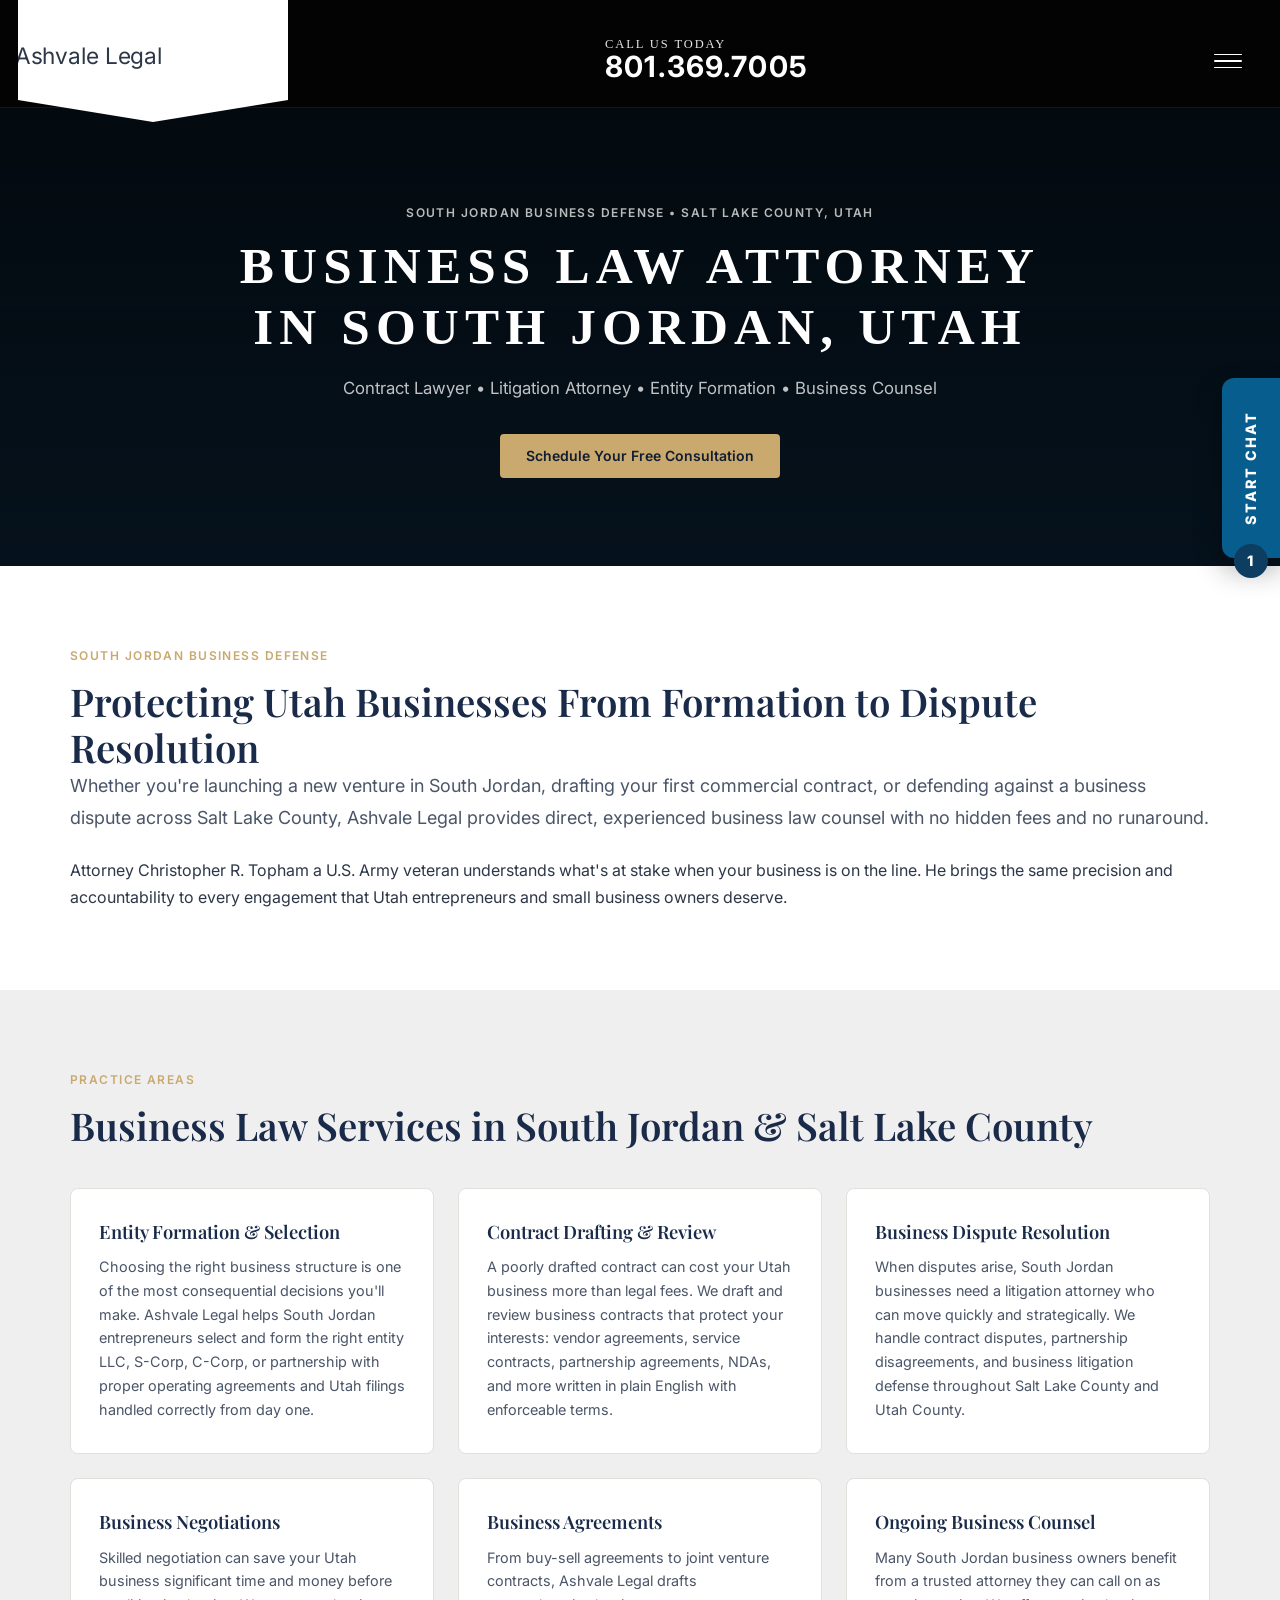
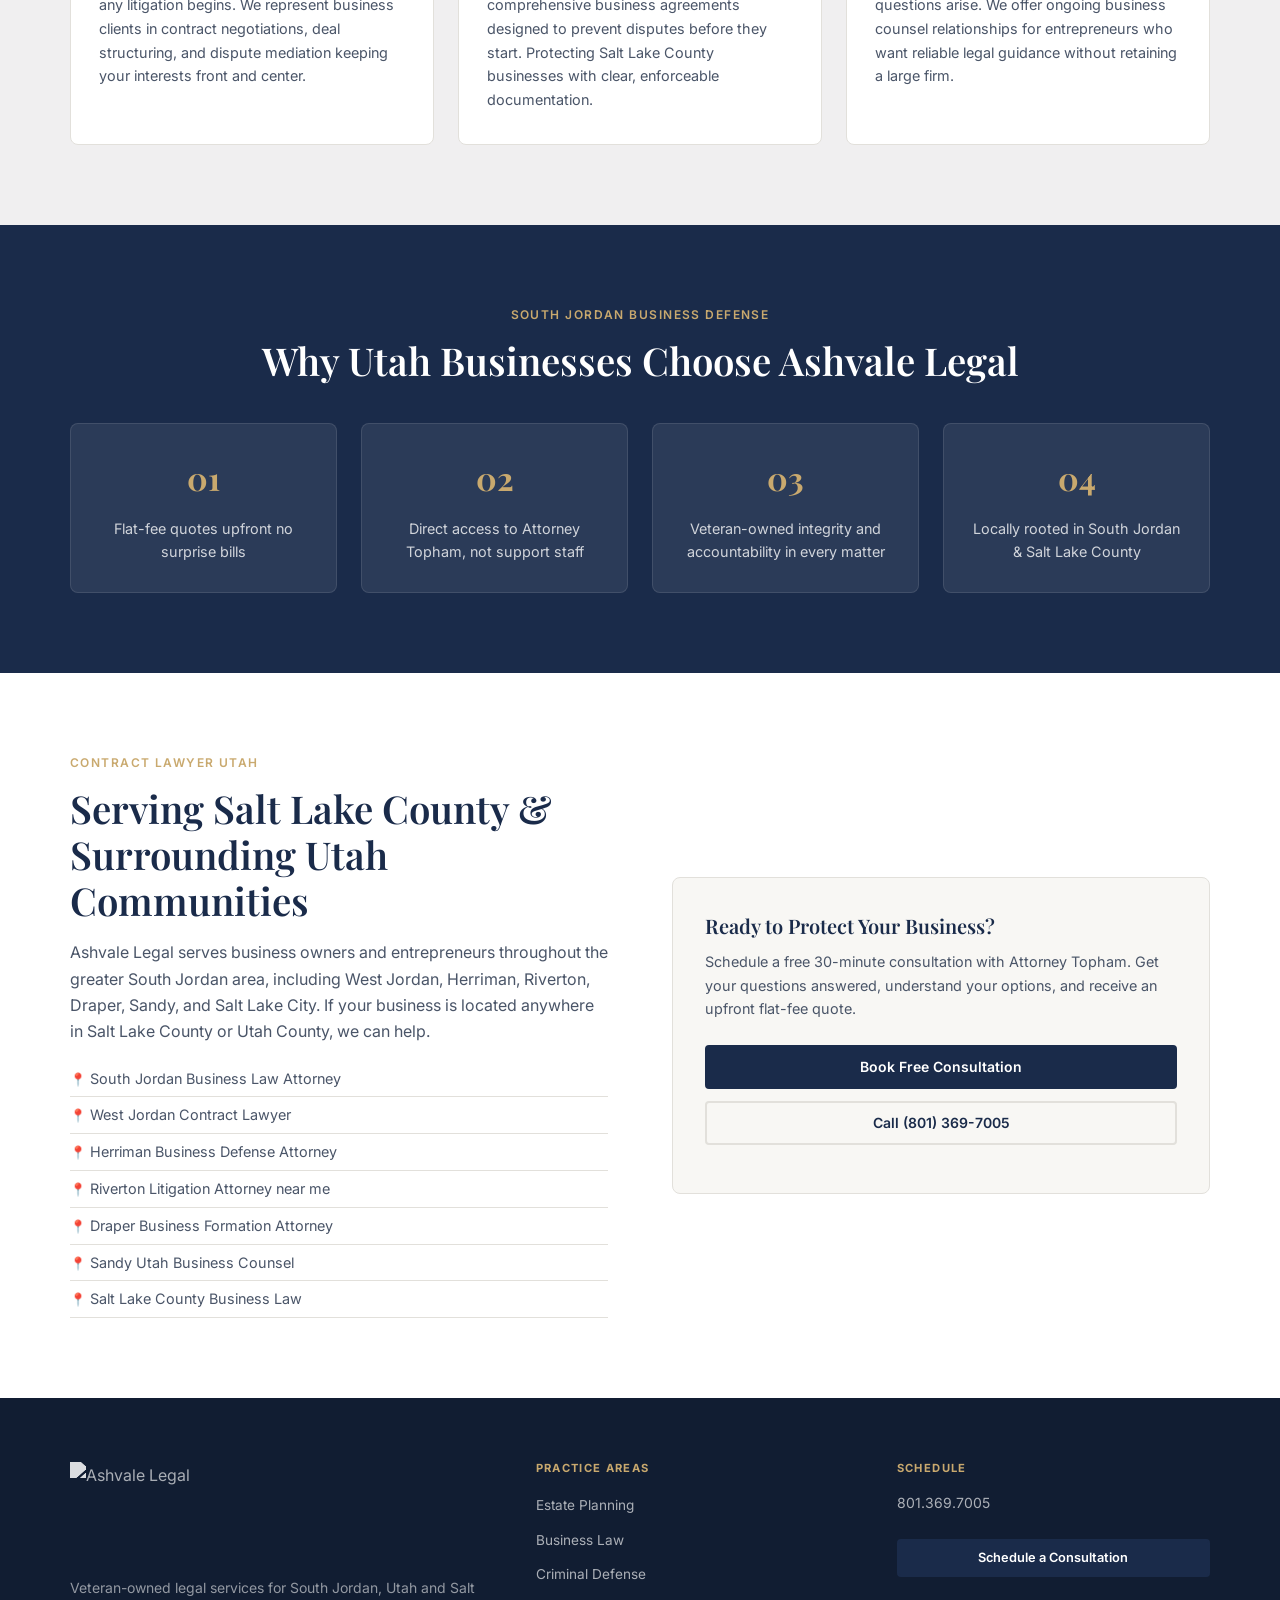
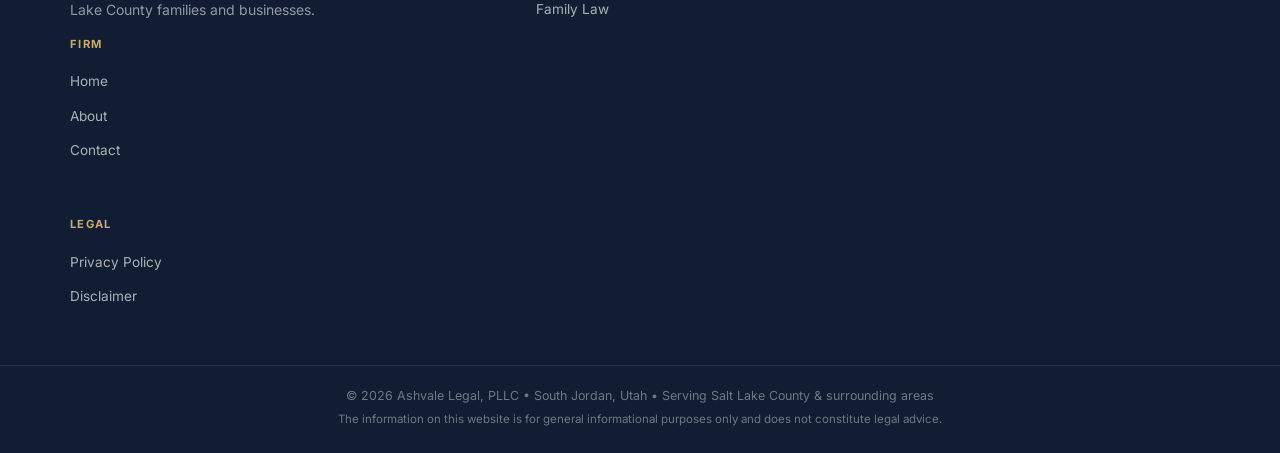
==== business-law.html @ e85940cd "Add files via upload" ====
<!DOCTYPE html>
<html lang="en-US">
<head>
<meta charset="UTF-8">
<meta http-equiv="X-UA-Compatible" content="IE=edge">
<meta name="viewport" content="width=device-width, initial-scale=1.0">
<title>Business Law Attorney South Jordan UT | Contract Lawyer Utah | Ashvale Legal</title>
<meta name="description" content="Ashvale Legal Business Law Attorney in South Jordan, Utah. Entity formation, contract drafting, business dispute resolution, and litigation defense for Salt Lake County businesses. Veteran-owned. Free consultation.">
<link rel="canonical" href="https://ashvalelaw.com/business-law">
<meta property="og:type" content="website">
<meta property="og:site_name" content="Ashvale Legal">
<meta property="og:title" content="Business Law Attorney South Jordan UT | Contract Lawyer Utah | Ashvale Legal">
<meta property="og:description" content="Entity formation, contracts, dispute resolution for South Jordan businesses. Veteran-owned. Free consultation. Serving Salt Lake County, Utah County.">
<meta property="og:url" content="https://ashvalelaw.com/business-law">
<meta name="twitter:card" content="summary_large_image">
<link rel="preconnect" href="https://fonts.googleapis.com">
<link rel="preconnect" href="https://fonts.gstatic.com" crossorigin>
<link href="https://fonts.googleapis.com/css2?family=Playfair+Display:wght@400;600;700&family=Inter:wght@300;400;500;600&display=swap" rel="stylesheet">
<script type="application/ld+json">
{
  "@context": "https://schema.org",
  "@type": ["LegalService", "LocalBusiness"],
  "name": "Ashvale Legal, PLLC",
  "description": "Business Law Attorney in South Jordan, Utah entity formation, contracts, dispute resolution, and business counsel for Salt Lake County entrepreneurs.",
  "url": "https://ashvalelaw.com/business-law",
  "telephone": "+18013697005",
  "email": "chris@ashvalelaw.com",
  "address": {
    "@type": "PostalAddress",
    "addressLocality": "South Jordan",
    "addressRegion": "UT",
    "postalCode": "84009",
    "addressCountry": "US"
  },
  "areaServed": [
    {"@type": "AdministrativeArea", "name": "Salt Lake County, Utah"},
    {"@type": "City", "name": "South Jordan, Utah"},
    {"@type": "City", "name": "West Jordan, Utah"},
    {"@type": "City", "name": "Sandy, Utah"},
    {"@type": "City", "name": "Draper, Utah"}
  ],
  "hasOfferCatalog": {
    "@type": "OfferCatalog",
    "name": "Business Law Services",
    "itemListElement": [
      {"@type": "Offer", "itemOffered": {"@type": "Service", "name": "Business Entity Formation", "description": "LLC, corporation, and partnership formation for Utah businesses."}},
      {"@type": "Offer", "itemOffered": {"@type": "Service", "name": "Contract Drafting and Review", "description": "Business contracts, agreements, and negotiations for South Jordan entrepreneurs."}},
      {"@type": "Offer", "itemOffered": {"@type": "Service", "name": "Business Dispute Resolution", "description": "Litigation defense and dispute resolution for Salt Lake County businesses."}}
    ]
  }
}
</script>
<link rel="stylesheet" href="shared.css">
</head>
<body>

<header class="site-header leader-header" id="site-header">
  <div class="header-inner leader-header-inner">
    <nav class="main-nav nav-left" aria-label="Primary navigation left">
      <ul>
        <li><a href="index.html#about">About</a></li>
        <li class="has-dropdown">
          <button class="dropdown-toggle" aria-expanded="false" aria-controls="services-menu">Practice<br>Areas <span class="arrow">&#9660;</span></button>
          <ul class="dropdown-menu" id="services-menu">
            <li><a href="estate-planning.html">Estate Planning</a></li>
            <li><a href="business-law.html" class="active">Business Law</a></li>
            <li><a href="criminal-defense.html">Criminal Defense</a></li>
            <li><a href="family-law.html">Family Law</a></li>
          </ul>
        </li>
        <li><a href="business-law.html" class="active">Business Law</a></li>
      </ul>
    </nav>

    <a href="index.html" class="logo-link leader-logo" aria-label="Ashvale Legal Home">
      <img src="https://images.squarespace-cdn.com/content/v1/682dfb86cdcfc8310bf9b8bf/18332b21-a7b1-409e-9f54-bfc1814788dd/Transparent+Logo.png?format=1000w" alt="Ashvale Legal" class="logo-img" loading="eager">
    </a>

    <nav class="main-nav nav-right" aria-label="Primary navigation right">
      <ul>
        <li><a href="estate-planning.html">Estate Planning</a></li>
        <li><a href="index.html">Home</a></li>
        <li><a href="mailto:chris@ashvalelaw.com">Contact</a></li>
      </ul>
    </nav>

    <a href="tel:+18013697005" class="header-phone" aria-label="Call Ashvale Legal">
      <span>Call Us Today</span>
      <strong>801.369.7005</strong>
    </a>

    <button class="burger" aria-label="Open menu" aria-expanded="false" id="burger-btn">
      <span></span><span></span><span></span>
    </button>
  </div>
</header>

<main>
  <section class="page-hero bg-navy">
    <div class="container">
      <p class="hero-eyebrow light">South Jordan Business Defense &bull; Salt Lake County, Utah</p>
      <h1 class="text-white">Business Law Attorney<br>in South Jordan, Utah</h1>
      <p class="hero-sub light">Contract Lawyer &bull; Litigation Attorney &bull; Entity Formation &bull; Business Counsel</p>
      <a href="https://ashvalelaw.cliogrow.com/book/3494140267d6b8330a02c39e8ebb3258" target="_blank" rel="noopener" class="btn btn-gold">Schedule Your Free Consultation</a>
    </div>
  </section>

  <section class="section bg-white">
    <div class="container">
      <div class="section-label">South Jordan Business Defense</div>
      <h2>Protecting Utah Businesses From Formation to Dispute Resolution</h2>
      <p class="lead">Whether you're launching a new venture in South Jordan, drafting your first commercial contract, or defending against a business dispute across Salt Lake County, Ashvale Legal provides direct, experienced business law counsel with no hidden fees and no runaround.</p>
      <p>Attorney Christopher R. Topham a U.S. Army veteran understands what's at stake when your business is on the line. He brings the same precision and accountability to every engagement that Utah entrepreneurs and small business owners deserve.</p>
    </div>
  </section>

  <section class="section bg-light">
    <div class="container">
      <div class="section-label">Practice Areas</div>
      <h2>Business Law Services in South Jordan &amp; Salt Lake County</h2>
      <div class="services-detail-grid">
        <div class="service-detail-card">
          <h3>Entity Formation &amp; Selection</h3>
          <p>Choosing the right business structure is one of the most consequential decisions you'll make. Ashvale Legal helps South Jordan entrepreneurs select and form the right entity LLC, S-Corp, C-Corp, or partnership with proper operating agreements and Utah filings handled correctly from day one.</p>
        </div>
        <div class="service-detail-card">
          <h3>Contract Drafting &amp; Review</h3>
          <p>A poorly drafted contract can cost your Utah business more than legal fees. We draft and review business contracts that protect your interests: vendor agreements, service contracts, partnership agreements, NDAs, and more written in plain English with enforceable terms.</p>
        </div>
        <div class="service-detail-card">
          <h3>Business Dispute Resolution</h3>
          <p>When disputes arise, South Jordan businesses need a litigation attorney who can move quickly and strategically. We handle contract disputes, partnership disagreements, and business litigation defense throughout Salt Lake County and Utah County.</p>
        </div>
        <div class="service-detail-card">
          <h3>Business Negotiations</h3>
          <p>Skilled negotiation can save your Utah business significant time and money before any litigation begins. We represent business clients in contract negotiations, deal structuring, and dispute mediation keeping your interests front and center.</p>
        </div>
        <div class="service-detail-card">
          <h3>Business Agreements</h3>
          <p>From buy-sell agreements to joint venture contracts, Ashvale Legal drafts comprehensive business agreements designed to prevent disputes before they start. Protecting Salt Lake County businesses with clear, enforceable documentation.</p>
        </div>
        <div class="service-detail-card">
          <h3>Ongoing Business Counsel</h3>
          <p>Many South Jordan business owners benefit from a trusted attorney they can call on as questions arise. We offer ongoing business counsel relationships for entrepreneurs who want reliable legal guidance without retaining a large firm.</p>
        </div>
      </div>
    </div>
  </section>

  <section class="section bg-navy">
    <div class="container text-center">
      <div class="section-label light">South Jordan Business Defense</div>
      <h2 class="text-white">Why Utah Businesses Choose Ashvale Legal</h2>
      <div class="trust-grid">
        <div class="trust-item">
          <div class="trust-num">01</div>
          <p>Flat-fee quotes upfront no surprise bills</p>
        </div>
        <div class="trust-item">
          <div class="trust-num">02</div>
          <p>Direct access to Attorney Topham, not support staff</p>
        </div>
        <div class="trust-item">
          <div class="trust-num">03</div>
          <p>Veteran-owned integrity and accountability in every matter</p>
        </div>
        <div class="trust-item">
          <div class="trust-num">04</div>
          <p>Locally rooted in South Jordan &amp; Salt Lake County</p>
        </div>
      </div>
    </div>
  </section>

  <section class="section bg-white">
    <div class="container two-col">
      <div class="col-text">
        <div class="section-label">Contract Lawyer Utah</div>
        <h2>Serving Salt Lake County &amp; Surrounding Utah Communities</h2>
        <p>Ashvale Legal serves business owners and entrepreneurs throughout the greater South Jordan area, including West Jordan, Herriman, Riverton, Draper, Sandy, and Salt Lake City. If your business is located anywhere in Salt Lake County or Utah County, we can help.</p>
        <ul class="location-list">
          <li>South Jordan Business Law Attorney</li>
          <li>West Jordan Contract Lawyer</li>
          <li>Herriman Business Defense Attorney</li>
          <li>Riverton Litigation Attorney near me</li>
          <li>Draper Business Formation Attorney</li>
          <li>Sandy Utah Business Counsel</li>
          <li>Salt Lake County Business Law</li>
        </ul>
      </div>
      <div class="col-cta-box">
        <div class="cta-box">
          <h3>Ready to Protect Your Business?</h3>
          <p>Schedule a free 30-minute consultation with Attorney Topham. Get your questions answered, understand your options, and receive an upfront flat-fee quote.</p>
          <a href="https://ashvalelaw.cliogrow.com/book/3494140267d6b8330a02c39e8ebb3258" target="_blank" rel="noopener" class="btn btn-primary">Book Free Consultation</a>
          <a href="tel:+18013697005" class="btn btn-outline">Call (801) 369-7005</a>
        </div>
      </div>
    </div>
  </section>
</main>

<footer class="site-footer">
  <div class="container footer-inner">
    <div class="footer-col">
      <img src="https://images.squarespace-cdn.com/content/v1/682dfb86cdcfc8310bf9b8bf/18332b21-a7b1-409e-9f54-bfc1814788dd/Transparent+Logo.png?format=300w" alt="Ashvale Legal" class="footer-logo" loading="lazy" style="height: 100px; width: auto; margin-bottom: 15px;">
      <p class="footer-tagline">Veteran-owned legal services for South Jordan, Utah and Salt Lake County families and businesses.</p>
      <h4>Firm</h4>
      <ul>
        <li><a href="index.html">Home</a></li>
        <li><a href="index.html#about">About</a></li>
        <li><a href="contact.html">Contact</a></li>
      </ul>
    </div>
    <div class="footer-col">
      <h4>Practice Areas</h4>
      <ul>
        <li><a href="estate-planning.html">Estate Planning</a></li>
        <li><a href="business-law.html">Business Law</a></li>
        <li><a href="criminal-defense.html">Criminal Defense</a></li>
        <li><a href="family-law.html">Family Law</a></li>
      </ul>
    </div>
    <div class="footer-col">
      <h4>Schedule</h4>
      <address>
        <p><a href="tel:+18013697005">801.369.7005</a></p>
      </address>
      <a href="https://ashvalelaw.cliogrow.com/book/3494140267d6b8330a02c39e8ebb3258" target="_blank" rel="noopener" class="btn btn-primary">Schedule a Consultation</a>
    </div>
    <div class="footer-col">
      <h4>Legal</h4>
      <ul>
        <li><a href="privacy.html">Privacy Policy</a></li>
        <li><a href="disclaimer.html">Disclaimer</a></li>
      </ul>
    </div>
  </div>
  <div class="footer-bottom">
    <div class="container">
      <p>&copy; 2026 Ashvale Legal, PLLC &bull; South Jordan, Utah &bull; Serving Salt Lake County &amp; surrounding areas</p>
      <p class="disclaimer">The information on this website is for general informational purposes only and does not constitute legal advice.</p>
    </div>
  </div>
</footer>

<a href="https://ashvalelaw.cliogrow.com/book/3494140267d6b8330a02c39e8ebb3258" target="_blank" rel="noopener" class="floating-chat" aria-label="Start consultation chat"><span class="chat-vertical">Start Chat</span><span class="chat-bubble">1</span></a>

<script src="shared.js"></script>
</body>
</html>
---- shared.css ----
/* Ashvale Legal — Professional Corporate Design System */
/* Palette: Deep Navy #1a2b4a | Slate Gray #4a5568 | White #fff | Gold #c9a96e */

*,*::before,*::after{box-sizing:border-box;margin:0;padding:0}

:root{
  --navy:#1a2b4a;
  --navy-dark:#111d32;
  --slate:#4a5568;
  --slate-light:#718096;
  --gold:#c9a96e;
  --gold-dark:#b08040;
  --white:#ffffff;
  --off-white:#f8f7f4;
  --light-gray:#f0eff0;
  --border:#e2e0db;
  --text:#2d3748;
  --font-serif:'Playfair Display',Georgia,serif;
  --font-sans:'Inter',system-ui,-apple-system,sans-serif;
  --radius:4px;
  --shadow:0 2px 16px rgba(26,43,74,.10);
  --shadow-lg:0 8px 40px rgba(26,43,74,.16);
  --header-h:76px;
  --transition:all .22s ease;
}

html{scroll-behavior:smooth;scroll-padding-top:calc(var(--header-h) + 16px)}
body{font-family:var(--font-sans);color:var(--text);background:var(--white);line-height:1.65;-webkit-font-smoothing:antialiased}
img{max-width:100%;height:auto;display:block}
a{color:inherit;text-decoration:none}
ul{list-style:none}
address{font-style:normal}

/* Typography */
h1,h2,h3,h4{font-family:var(--font-serif);line-height:1.2;color:var(--navy)}
h1{font-size:clamp(2rem,4.5vw,3.2rem);font-weight:700}
h2{font-size:clamp(1.6rem,3vw,2.4rem);font-weight:600}
h3{font-size:clamp(1.1rem,2vw,1.4rem);font-weight:600}
h4{font-size:1rem;font-weight:600;text-transform:uppercase;letter-spacing:.06em}
p{margin-bottom:1rem}
p:last-child{margin-bottom:0}
.lead{font-size:1.125rem;color:var(--slate);line-height:1.75;margin-bottom:1.5rem}
.text-white{color:var(--white)!important}
.text-white h1,.text-white h2,.text-white h3{color:var(--white)}
.text-center{text-align:center}

/* Container */
.container{width:min(1140px,94%);margin:0 auto}

/* Sections */
.section{padding:80px 0}
.bg-white{background:var(--white)}
.bg-light{background:var(--light-gray)}
.bg-navy{background:var(--navy)}
.bg-navy h2,.bg-navy h3,.bg-navy .section-label{color:var(--white)}
.bg-navy p{color:rgba(255,255,255,.82)}

.section-label{font-family:var(--font-sans);font-size:.75rem;font-weight:600;letter-spacing:.12em;text-transform:uppercase;color:var(--gold);margin-bottom:.75rem}
.section-label.light{color:var(--gold)}

/* ─── HEADER / STICKY NAV ─── */
.site-header{position:fixed;top:0;left:0;right:0;height:var(--header-h);background:var(--white);border-bottom:1px solid var(--border);box-shadow:0 2px 12px rgba(26,43,74,.08);z-index:1000;transition:var(--transition)}
.site-header.scrolled{box-shadow:0 4px 20px rgba(26,43,74,.14)}

.header-inner{display:flex;align-items:center;gap:24px;width:min(1200px,96%);margin:0 auto;height:100%;padding:0 8px}

.logo-link{flex-shrink:0}
.logo-img{height:44px;width:auto;object-fit:contain}

.main-nav{flex:1}
.main-nav>ul{display:flex;align-items:center;gap:4px}
.main-nav a,.main-nav button{font-size:.875rem;font-weight:500;color:var(--slate);padding:8px 14px;border-radius:var(--radius);border:none;background:none;cursor:pointer;transition:var(--transition);font-family:var(--font-sans);display:flex;align-items:center;gap:4px;white-space:nowrap}
.main-nav a:hover,.main-nav a.active,.main-nav button:hover{color:var(--navy);background:rgba(26,43,74,.06)}
.main-nav a.active{color:var(--navy);font-weight:600}
.arrow{font-size:.6rem;transition:transform .2s}

/* Dropdown */
.has-dropdown{position:relative}
.dropdown-menu{position:absolute;top:calc(100% + 4px);left:0;background:var(--white);border:1px solid var(--border);border-radius:6px;box-shadow:var(--shadow-lg);min-width:200px;padding:6px 0;opacity:0;visibility:hidden;transform:translateY(-6px);transition:var(--transition);z-index:200}
.has-dropdown:hover .dropdown-menu,
.has-dropdown:focus-within .dropdown-menu{opacity:1;visibility:visible;transform:translateY(0)}
.has-dropdown:hover .arrow{transform:rotate(180deg)}
.dropdown-menu a{display:block;padding:10px 18px;font-size:.875rem;color:var(--slate);border-radius:0;transition:var(--transition)}
.dropdown-menu a:hover,.dropdown-menu a.active{color:var(--navy);background:rgba(26,43,74,.06)}

/* Buttons */
.btn{display:inline-flex;align-items:center;justify-content:center;padding:11px 24px;border-radius:var(--radius);font-family:var(--font-sans);font-size:.875rem;font-weight:600;cursor:pointer;transition:var(--transition);border:2px solid transparent;white-space:nowrap;text-decoration:none;line-height:1.3}
.btn-cta{background:var(--navy);color:var(--white);border-color:var(--navy);margin-left:auto;font-size:.8rem;padding:9px 18px}
.btn-cta:hover{background:var(--navy-dark);border-color:var(--navy-dark);transform:translateY(-1px)}
.btn-primary{background:var(--navy);color:var(--white);border-color:var(--navy)}
.btn-primary:hover{background:var(--navy-dark);border-color:var(--navy-dark);transform:translateY(-1px);box-shadow:0 4px 16px rgba(26,43,74,.3)}
.btn-secondary{background:transparent;color:var(--navy);border-color:var(--navy)}
.btn-secondary:hover{background:var(--navy);color:var(--white)}
.btn-gold{background:var(--gold);color:var(--navy-dark);border-color:var(--gold)}
.btn-gold:hover{background:var(--gold-dark);border-color:var(--gold-dark);transform:translateY(-1px);box-shadow:0 4px 16px rgba(201,169,110,.4)}
.btn-outline{background:transparent;color:var(--navy);border-color:var(--border)}
.btn-outline:hover{border-color:var(--navy);background:rgba(26,43,74,.05)}
.btn-large{padding:15px 36px;font-size:1rem}

/* Burger (mobile) */
.burger{display:none;flex-direction:column;justify-content:center;gap:5px;width:40px;height:40px;background:none;border:none;cursor:pointer;padding:6px;border-radius:var(--radius)}
.burger span{display:block;height:1.5px;background:var(--navy);border-radius:2px;transition:var(--transition);width:100%}
.burger.open span:nth-child(1){transform:translateY(6.5px) rotate(45deg)}
.burger.open span:nth-child(2){opacity:0}
.burger.open span:nth-child(3){transform:translateY(-6.5px) rotate(-45deg)}

/* Mobile nav overlay */
.mobile-nav-overlay{display:none;position:fixed;inset:0;background:var(--white);z-index:999;flex-direction:column;padding:calc(var(--header-h) + 24px) 24px 40px;gap:0;overflow-y:auto}
.mobile-nav-overlay.open{display:flex}
.mobile-nav-overlay a,.mobile-nav-overlay button{display:block;width:100%;padding:16px 0;font-size:1.05rem;font-weight:500;color:var(--navy);border-bottom:1px solid var(--border);background:none;border-top:none;border-left:none;border-right:none;text-align:left;cursor:pointer;font-family:var(--font-sans)}
.mobile-nav-overlay .mobile-sub{padding-left:16px;color:var(--slate);font-size:.95rem}
.mobile-nav-overlay .mobile-cta{margin-top:24px;background:var(--navy);color:var(--white)!important;border:none;border-radius:var(--radius);padding:14px 24px;text-align:center;font-weight:600}

/* ─── HERO ─── */
.hero{position:relative;min-height:min(600px,90vh);display:flex;align-items:center;overflow:hidden;padding-top:var(--header-h)}
.hero-bg{position:absolute;inset:0;width:100%;height:100%;object-fit:cover;object-position:center}
.hero-overlay{position:absolute;inset:0;background:linear-gradient(105deg,rgba(26,43,74,.88) 0%,rgba(26,43,74,.6) 60%,rgba(26,43,74,.3) 100%)}
.hero-content{position:relative;z-index:1;color:var(--white);max-width:680px;padding:60px 0}
.hero-content h1{color:var(--white);margin-bottom:1.25rem}
.hero-eyebrow{font-size:.75rem;font-weight:600;letter-spacing:.12em;text-transform:uppercase;color:var(--gold);margin-bottom:.75rem}
.hero-eyebrow.light,.hero-sub.light,.hero-eyebrow.light+*{color:rgba(255,255,255,.72)}
.hero-sub{font-size:1.05rem;color:rgba(255,255,255,.82);margin-bottom:2rem;line-height:1.7}
.hero-sub.light{color:rgba(255,255,255,.75)}
.hero-actions{display:flex;flex-wrap:wrap;gap:12px}

/* Page hero (interior pages) */
.page-hero{padding:calc(var(--header-h) + 64px) 0 64px;text-align:center}
.page-hero h1{margin-bottom:1rem}
.page-hero .hero-sub{max-width:600px;margin:0 auto 2rem}
.campaign-hero{padding:calc(var(--header-h) + 80px) 0 80px}
.campaign-hero .container{max-width:800px;text-align:center}
.campaign-h1{font-size:clamp(2rem,4vw,3rem);margin-bottom:1.25rem}
.cta-sub{font-size:.9rem;color:var(--slate-light);margin-top:1rem}
.cta-sub.light{color:rgba(255,255,255,.6)}

/* ─── CARDS ─── */
.cards-grid{display:grid;grid-template-columns:repeat(auto-fit,minmax(230px,1fr));gap:24px;margin-top:48px}
.card{background:var(--off-white);border:1px solid var(--border);border-radius:8px;padding:32px 24px;transition:var(--transition)}
.card:hover{box-shadow:var(--shadow);transform:translateY(-3px);border-color:#d0cec9}
.card-icon{font-size:2rem;margin-bottom:16px}
.card h3{margin-bottom:.5rem;font-size:1.1rem}
.card p{font-size:.9rem;color:var(--slate);margin:0}

/* Services grid (homepage) */
.services-grid{display:grid;grid-template-columns:repeat(auto-fit,minmax(280px,1fr));gap:24px;margin-top:40px}
.service-block{display:block;background:rgba(255,255,255,.08);border:1px solid rgba(255,255,255,.15);border-radius:8px;padding:36px 32px;color:var(--white);transition:var(--transition)}
.service-block:hover{background:rgba(255,255,255,.14);transform:translateY(-3px);border-color:var(--gold)}
.service-block h3{color:var(--white);margin-bottom:.75rem}
.service-block p{color:rgba(255,255,255,.78);font-size:.9rem;margin-bottom:1.25rem}
.link-arrow{font-size:.875rem;color:var(--gold);font-weight:600}

/* Two column layout */
.two-col{display:grid;grid-template-columns:1fr 1fr;gap:64px;align-items:center}
.col-text h2{margin-bottom:1rem}
.col-text p{color:var(--slate);margin-bottom:1rem}
.col-text .btn{margin-top:1rem}
.col-image img.attorney-photo{width:100%;border-radius:8px;box-shadow:var(--shadow-lg)}

/* Standards grid */
.standards-grid{display:grid;grid-template-columns:repeat(auto-fit,minmax(300px,1fr));gap:20px;margin-top:40px}
.standard-item{display:flex;gap:16px;align-items:flex-start;padding:20px 24px;background:var(--off-white);border-radius:6px;border:1px solid var(--border)}
.check{color:var(--gold);font-size:1.2rem;flex-shrink:0;margin-top:1px}
.standard-item strong{color:var(--navy)}

/* CTA Section */
.cta-section{background:linear-gradient(135deg,var(--navy) 0%,var(--navy-dark) 100%);color:var(--white)}
.cta-section h2{color:var(--white);margin-bottom:1rem}
.cta-section p{color:rgba(255,255,255,.8);margin-bottom:2rem;max-width:600px;margin-left:auto;margin-right:auto}
.phone-link{color:var(--gold);font-weight:600}
.phone-link:hover{text-decoration:underline}

/* ─── INTERIOR PAGE STYLES ─── */
/* Detail service cards */
.services-detail-grid{display:grid;grid-template-columns:repeat(auto-fit,minmax(300px,1fr));gap:24px;margin-top:40px}
.service-detail-card{background:var(--white);border:1px solid var(--border);border-radius:8px;padding:32px 28px;transition:var(--transition)}
.service-detail-card:hover{box-shadow:var(--shadow);transform:translateY(-2px)}
.service-detail-card.featured{border-color:var(--gold);border-width:2px}
.service-detail-card h3{color:var(--navy);margin-bottom:.75rem;font-size:1.15rem}
.service-detail-card p{color:var(--slate);font-size:.9rem;margin:0}

/* Pull quote */
.pull-quote{border-left:4px solid var(--gold);padding:20px 28px;margin-bottom:40px;background:var(--off-white);border-radius:0 6px 6px 0}
.pull-quote p{font-family:var(--font-serif);font-size:1.25rem;font-style:italic;color:var(--navy);margin-bottom:.5rem}
.pull-quote cite{font-size:.8rem;color:var(--slate-light);letter-spacing:.08em;text-transform:uppercase}

/* Trust grid */
.trust-grid{display:grid;grid-template-columns:repeat(auto-fit,minmax(200px,1fr));gap:24px;margin-top:40px}
.trust-item{background:rgba(255,255,255,.08);border:1px solid rgba(255,255,255,.1);border-radius:8px;padding:28px 24px;text-align:center}
.trust-num{font-family:var(--font-serif);font-size:2rem;color:var(--gold);font-weight:700;margin-bottom:.75rem}
.trust-item p{color:rgba(255,255,255,.78);font-size:.9rem;margin:0}

/* Location list */
.location-list{margin-top:1rem}
.location-list li{padding:6px 0;border-bottom:1px solid var(--border);color:var(--slate);font-size:.9rem}
.location-list li::before{content:"📍 ";font-size:.8rem}

/* CTA box */
.col-cta-box{display:flex;align-items:center}
.cta-box{background:var(--off-white);border:1px solid var(--border);border-radius:8px;padding:36px 32px;width:100%}
.cta-box h3{margin-bottom:.75rem;font-size:1.25rem}
.cta-box p{color:var(--slate);font-size:.9rem;margin-bottom:1.5rem}
.cta-box .btn{width:100%;margin-bottom:12px;justify-content:center}

/* Stats row */
.stats-row{display:grid;grid-template-columns:repeat(3,1fr);gap:24px;margin-top:48px;text-align:center}
.stat-num{font-family:var(--font-serif);font-size:2.2rem;font-weight:700;color:var(--gold);line-height:1}
.stat-label{font-size:.85rem;color:var(--slate);margin-top:.5rem}

/* Steps */
.steps{display:flex;align-items:flex-start;gap:16px;margin-top:48px;flex-wrap:wrap;justify-content:center}
.step{flex:1;min-width:200px;max-width:280px;text-align:center}
.step-num{width:52px;height:52px;border-radius:50%;background:var(--gold);color:var(--navy-dark);font-family:var(--font-serif);font-size:1.4rem;font-weight:700;display:flex;align-items:center;justify-content:center;margin:0 auto 16px}
.step h3{color:var(--white);margin-bottom:.5rem;font-size:1.05rem}
.step p{color:rgba(255,255,255,.75);font-size:.875rem}
.step-arrow{font-size:1.5rem;color:rgba(255,255,255,.4);padding-top:16px;flex-shrink:0}

/* Campaign risk list */
.risk-list{display:grid;gap:16px;margin:24px 0 32px}
.risk-item{display:flex;gap:16px;align-items:flex-start;padding:20px 24px;background:var(--off-white);border-radius:6px;border-left:4px solid #e53e3e}
.risk-icon{font-size:1.25rem;flex-shrink:0}
.risk-item p{color:var(--slate);font-size:.95rem;margin:0}
.solution-callout{background:linear-gradient(135deg,rgba(26,43,74,.06),rgba(201,169,110,.1));border:1px solid rgba(201,169,110,.4);border-radius:8px;padding:28px 32px;text-align:center}
.solution-callout p{font-size:1.05rem;color:var(--navy);margin:0}

/* Services icon grid */
.services-icon-grid{display:grid;grid-template-columns:repeat(auto-fit,minmax(200px,1fr));gap:20px;margin-top:40px}
.service-icon-card{background:var(--white);border:1px solid var(--border);border-radius:8px;padding:28px 24px;text-align:center;transition:var(--transition)}
.service-icon-card:hover{box-shadow:var(--shadow);transform:translateY(-3px);border-color:var(--gold)}
.service-icon{font-size:2.2rem;margin-bottom:12px}
.service-icon-card h3{font-size:1rem;margin-bottom:.5rem}
.service-icon-card p{font-size:.85rem;color:var(--slate);margin:0}

/* FAQ */
.faq-list{margin-top:40px;display:grid;gap:12px}
.faq-item{border:1px solid var(--border);border-radius:8px;overflow:hidden}
.faq-question{width:100%;text-align:left;padding:20px 24px;font-family:var(--font-sans);font-size:1rem;font-weight:600;color:var(--navy);background:var(--white);border:none;cursor:pointer;display:flex;justify-content:space-between;align-items:center;gap:16px;transition:var(--transition)}
.faq-question::after{content:"＋";font-size:1.2rem;color:var(--gold);flex-shrink:0;transition:transform .2s}
.faq-question[aria-expanded="true"]{background:var(--off-white)}
.faq-question[aria-expanded="true"]::after{transform:rotate(45deg)}
.faq-answer{padding:0 24px;max-height:0;overflow:hidden;transition:max-height .3s ease, padding .3s ease}
.faq-answer.open{padding:0 24px 20px;max-height:300px}
.faq-answer p{color:var(--slate);font-size:.9rem;padding-top:8px}

/* ─── FOOTER ─── */
.site-footer{background:var(--navy-dark);color:rgba(255,255,255,.75);padding:64px 0 0}
.footer-inner{display:grid;grid-template-columns:2fr 1.5fr 1.5fr;gap:48px;padding-bottom:48px}
.footer-logo{height:48px;width:auto;margin-bottom:16px;filter:brightness(0) invert(1);opacity:.85}
.footer-tagline{font-size:.875rem;color:rgba(255,255,255,.55);line-height:1.6}
.footer-col h4{font-family:var(--font-sans);font-size:.7rem;font-weight:700;letter-spacing:.12em;text-transform:uppercase;color:var(--gold);margin-bottom:16px}
.footer-col ul li{margin-bottom:8px}
.footer-col ul a{font-size:.85rem;color:rgba(255,255,255,.65);transition:color .2s}
.footer-col ul a:hover{color:var(--white)}
.footer-col address p{font-size:.875rem;color:rgba(255,255,255,.65);margin-bottom:8px}
.footer-col address a{color:rgba(255,255,255,.65);transition:color .2s}
.footer-col address a:hover{color:var(--white)}
.footer-col .btn{margin-top:16px;font-size:.8rem;padding:9px 18px;width:100%;justify-content:center}
.footer-bottom{border-top:1px solid rgba(255,255,255,.1);padding:20px 0;text-align:center}
.footer-bottom p{font-size:.78rem;color:rgba(255,255,255,.4);margin-bottom:4px}
.disclaimer{font-size:.72rem!important}

/* ─── RESPONSIVE ─── */
@media(max-width:900px){
  .two-col{grid-template-columns:1fr;gap:40px}
  .col-image{order:-1}
  .footer-inner{grid-template-columns:1fr 1fr;gap:32px}
  .steps{flex-direction:column;align-items:center}
  .step-arrow{transform:rotate(90deg);padding:0 0 8px}
  .stats-row{grid-template-columns:1fr 1fr 1fr}
}
@media(max-width:768px){
  :root{--header-h:64px}
  .section{padding:56px 0}
  .main-nav{display:none}
  .btn-cta{display:none}
  .burger{display:flex}
  .hero{min-height:min(520px,80vh)}
  .hero-content{padding:40px 0}
  .page-hero{padding:calc(var(--header-h) + 48px) 0 48px}
  .campaign-hero{padding:calc(var(--header-h) + 56px) 0 56px}
  .footer-inner{grid-template-columns:1fr;gap:28px}
  .stats-row{grid-template-columns:1fr}
  .services-detail-grid,.cards-grid,.services-icon-grid{grid-template-columns:1fr}
  .trust-grid{grid-template-columns:1fr 1fr}
}
@media(max-width:480px){
  h1{font-size:1.75rem}
  h2{font-size:1.45rem}
  .hero-actions{flex-direction:column}
  .hero-actions .btn{width:100%;justify-content:center}
  .trust-grid{grid-template-columns:1fr}
  .btn-large{padding:13px 24px;font-size:.95rem}
}


/* =========================================================
   Leader-style premium law firm redesign overrides
   Inspired by the supplied reference: black header, centered
   shield-style logo, desert hero, attorney cutout, and bold CTA.
   ========================================================= */
:root{
  --ink:#050607;
  --charcoal:#0b0e11;
  --deep-blue:#08283d;
  --steel:#dfe7ef;
  --cream:#f4f6f8;
  --leader-accent:#0b5f8a;
  --header-h:108px;
}

body{background:#fff;}

.site-header.leader-header{
  position:fixed;
  top:0;left:0;right:0;
  height:var(--header-h);
  background:#030303;
  border-bottom:1px solid rgba(255,255,255,.08);
  box-shadow:none;
  z-index:1000;
}
.leader-header .header-inner,
.leader-header-inner{
  width:min(1760px,100%);
  height:100%;
  margin:0 auto;
  display:grid;
  /* Reserve real center space for the badge logo so menu items never run underneath it. */
  grid-template-columns:minmax(440px,1fr) 360px minmax(430px,1fr) 285px 54px;
  align-items:stretch;
  gap:0;
  padding:0 18px;
  position:relative;
}
.leader-header .main-nav{display:flex;align-items:stretch;height:100%;}
.leader-header .nav-left{justify-content:flex-end;}
.leader-header .nav-right{justify-content:flex-start;}
.leader-header .main-nav>ul{display:flex;align-items:stretch;gap:0;height:100%;width:100%;}
.leader-header .main-nav li{display:flex;align-items:center;border-left:1px solid rgba(255,255,255,.12);min-width:0;}
.leader-header .nav-right li:last-child{border-right:1px solid rgba(255,255,255,.12);}
.leader-header .main-nav a,
.leader-header .main-nav button{
  height:100%;
  padding:0 20px;
  border-radius:0;
  color:#f7f7f7;
  background:transparent;
  font-family:Georgia,'Times New Roman',serif;
  font-size:.86rem;
  line-height:1.2;
  font-weight:600;
  text-transform:uppercase;
  letter-spacing:.14em;
  text-align:center;
  justify-content:center;
  white-space:nowrap;
  min-width:128px;
}
.leader-header .has-dropdown .dropdown-toggle{min-width:174px;}
.leader-header .nav-left li:nth-child(3) a{min-width:180px;}
.leader-header .nav-right li:nth-child(1) a{min-width:220px;}
.leader-header .nav-right li:nth-child(2) a{min-width:118px;}
.leader-header .nav-right li:nth-child(3) a{min-width:138px;}
.leader-header .nav-left>ul{justify-content:flex-end;}
.leader-header .nav-right>ul{justify-content:flex-start;}
.leader-header .main-nav a:hover,
.leader-header .main-nav a.active,
.leader-header .main-nav button:hover{
  color:#fff;
  background:rgba(255,255,255,.08);
}
.leader-header .dropdown-menu{
  top:100%;
  background:#050505;
  border-color:rgba(255,255,255,.15);
  border-radius:0;
  min-width:240px;
  box-shadow:0 20px 45px rgba(0,0,0,.45);
}
.leader-header .dropdown-menu a{
  display:block;
  height:auto;
  color:#fff;
  padding:16px 20px;
  text-align:left;
  font-size:.78rem;
  letter-spacing:.12em;
}

.leader-logo{
  align-self:start;
  justify-self:center;
  position:relative;
  height:156px;
  width:360px;
  background:#fff;
  display:flex;
  align-items:center;
  justify-content:center;
  padding:14px 26px 30px;
  z-index:3;
  clip-path:polygon(0 0,100% 0,100% 82%,50% 100%,0 82%);
  filter:drop-shadow(0 12px 18px rgba(0,0,0,.45));
}
.leader-logo .logo-img{
  height:auto!important;
  width:100%;
  max-width:none;
  max-height:112px;
  object-fit:contain;
  padding:0!important;
  transform:scale(1.42);
  transform-origin:center center;
}
.header-phone{
  display:flex;
  flex-direction:column;
  justify-content:center;
  align-items:flex-start;
  color:#fff;
  padding:0 10px 0 26px;
  min-width:270px;
  text-transform:uppercase;
  letter-spacing:.12em;
}
.header-phone span{font-family:Georgia,'Times New Roman',serif;font-size:.78rem;opacity:.9;line-height:1;}
.header-phone strong{font-family:Inter,system-ui,sans-serif;font-size:1.82rem;letter-spacing:.04em;line-height:1.18;}

/* Homepage reference-style hero */
.leader-hero{
  min-height:820px;
  padding-top:var(--header-h);
  align-items:center;
  justify-content:center;
  background:#06131c;
}
.leader-hero .hero-bg{
  object-position:center bottom;
  filter:saturate(.75) contrast(1.05);
}
.leader-hero .hero-overlay{
  background:
    linear-gradient(180deg,rgba(0,0,0,.55) 0%,rgba(0,0,0,.32) 22%,rgba(0,0,0,.62) 100%),
    linear-gradient(90deg,rgba(0,0,0,.20) 0%,rgba(8,35,53,.78) 35%,rgba(8,35,53,.72) 72%,rgba(0,0,0,.56) 100%);
}
.hero-attorney-wrap{
  position:absolute;
  left:max(-70px,calc((100vw - 1440px)/2 - 40px));
  bottom:-8px;
  width:min(500px,38vw);
  z-index:2;
  pointer-events:none;
}
.hero-attorney{
  width:100%;
  height:auto;
  filter:drop-shadow(22px 0 18px rgba(0,0,0,.55));
}
.leader-hero-content{
  position:relative;
  z-index:4;
  max-width:820px;
  margin-left:auto;
  margin-right:min(8vw,120px);
  text-align:center;
  padding:100px 0 72px;
}
.leader-hero-content .hero-eyebrow{
  color:rgba(255,255,255,.92)!important;
  font-family:Inter,system-ui,sans-serif;
  font-size:.78rem;
  letter-spacing:.26em;
  font-weight:700;
  margin-bottom:18px;
  text-shadow:0 2px 10px rgba(0,0,0,.65);
}
.leader-hero-content h1{
  color:#fff;
  font-family:Georgia,'Times New Roman',serif;
  font-size:clamp(2.6rem,5.2vw,5.15rem);
  font-weight:400;
  line-height:1.08;
  letter-spacing:.22em;
  text-transform:uppercase;
  text-shadow:0 5px 20px rgba(0,0,0,.55);
  margin:0 0 18px;
}
.leader-hero-content h1 span{
  display:block;
  font-family:Inter,system-ui,sans-serif;
  font-size:clamp(1.05rem,2.2vw,1.72rem);
  font-weight:800;
  letter-spacing:.16em;
  line-height:1.45;
}
.hero-rule{
  width:min(420px,64%);
  height:1px;
  background:rgba(255,255,255,.75);
  margin:0 auto 24px;
}
.hero-rule.short{margin:22px auto 30px;}
.leader-hero-content .hero-sub{
  color:rgba(255,255,255,.9);
  font-size:1.13rem;
  max-width:680px;
  margin:0 auto 34px;
  text-shadow:0 2px 10px rgba(0,0,0,.65);
}
.leader-actions{justify-content:center;gap:0;}
.btn.leader-cta{
  min-width:280px;
  min-height:68px;
  padding:0 34px;
  border:1px solid rgba(10,20,35,.18);
  border-radius:0;
  background:#f6f8fb;
  color:#1b232d;
  font-family:Inter,system-ui,sans-serif;
  font-weight:800;
  text-transform:uppercase;
  letter-spacing:.14em;
  box-shadow:0 12px 26px rgba(0,0,0,.25);
}
.btn.leader-cta span{
  display:flex;
  align-items:center;
  justify-content:center;
  margin-left:26px;
  width:50px;
  height:68px;
  border-left:2px solid #1d252f;
  font-size:2.1rem;
  line-height:1;
}
.btn.leader-cta:hover{transform:translateY(-2px);background:#fff;}
.btn.leader-phone-btn{
  min-height:68px;
  padding:0 25px;
  border-radius:0;
  border:1px solid rgba(255,255,255,.65);
  color:#fff;
  background:rgba(0,0,0,.2);
  text-transform:uppercase;
  letter-spacing:.1em;
  font-weight:700;
}

/* Interior page hero uses the same dark premium style */
.page-hero,
.campaign-hero{
  position:relative;
  overflow:hidden;
  background:#06131c!important;
  padding:calc(var(--header-h) + 95px) 0 88px;
}
.page-hero::before,
.campaign-hero::before{
  content:"";
  position:absolute;inset:0;
  background:
    linear-gradient(180deg,rgba(0,0,0,.58),rgba(5,17,28,.72)),
    url('https://images.unsplash.com/photo-1500534314209-a25ddb2bd429?auto=format&fit=crop&w=2200&q=85') center bottom/cover no-repeat;
  opacity:1;
}
.page-hero .container,
.campaign-hero .container{position:relative;z-index:1;}
.page-hero h1,
.campaign-hero h1{
  font-family:Georgia,'Times New Roman',serif;
  letter-spacing:.12em;
  text-transform:uppercase;
}

.floating-chat{
  position:fixed;
  right:0;
  top:42%;
  z-index:999;
  display:flex;
  align-items:center;
  justify-content:center;
  width:58px;
  height:180px;
  background:#075d8d;
  color:#fff;
  border-radius:12px 0 0 12px;
  box-shadow:0 12px 28px rgba(0,0,0,.32);
  font-weight:800;
  text-transform:uppercase;
  letter-spacing:.12em;
}
.chat-vertical{writing-mode:vertical-rl;transform:rotate(180deg);font-size:.9rem;}
.chat-bubble{
  position:absolute;
  right:12px;
  bottom:-20px;
  width:34px;height:34px;
  border-radius:50%;
  background:#0d3e61;
  color:#fff;
  display:flex;align-items:center;justify-content:center;
  font-size:.9rem;
}

@media(max-width:1480px){
  .leader-header-inner{grid-template-columns:auto 1fr auto;}
  .leader-header .main-nav{display:none;}
  .leader-logo{justify-self:start;width:270px;height:122px;padding:12px 22px 22px;}
  .header-phone{margin-left:auto;min-width:225px;padding-left:16px;}
  .leader-header .burger{display:flex;align-self:center;justify-self:end;}
  .leader-header .burger span{background:#fff;}
  .hero-attorney-wrap{width:min(430px,42vw);left:-80px;}
  .leader-hero-content{margin-right:3vw;max-width:720px;}
}
@media(max-width:768px){
  :root{--header-h:76px;}
  .site-header.leader-header{height:var(--header-h);}
  .leader-header-inner{padding:0 14px;}
  .leader-logo{height:82px;width:190px;clip-path:none;background:#fff;border-radius:0 0 8px 8px;padding:8px 14px;}
  .header-phone{display:none;}
  .leader-hero{min-height:690px;align-items:flex-end;}
  .hero-attorney-wrap{width:300px;left:-95px;opacity:.78;}
  .leader-hero-content{margin:0 auto;text-align:center;padding:110px 0 54px;}
  .leader-hero-content h1{font-size:2.1rem;letter-spacing:.12em;}
  .leader-hero-content h1 span{font-size:1rem;letter-spacing:.1em;}
  .leader-hero-content .hero-sub{font-size:1rem;}
  .leader-actions{gap:12px;}
  .btn.leader-cta,.btn.leader-phone-btn{width:100%;min-height:58px;}
  .btn.leader-cta span{height:58px;}
  .floating-chat{height:132px;width:46px;top:auto;bottom:84px;}
  .chat-vertical{font-size:.75rem;}
}
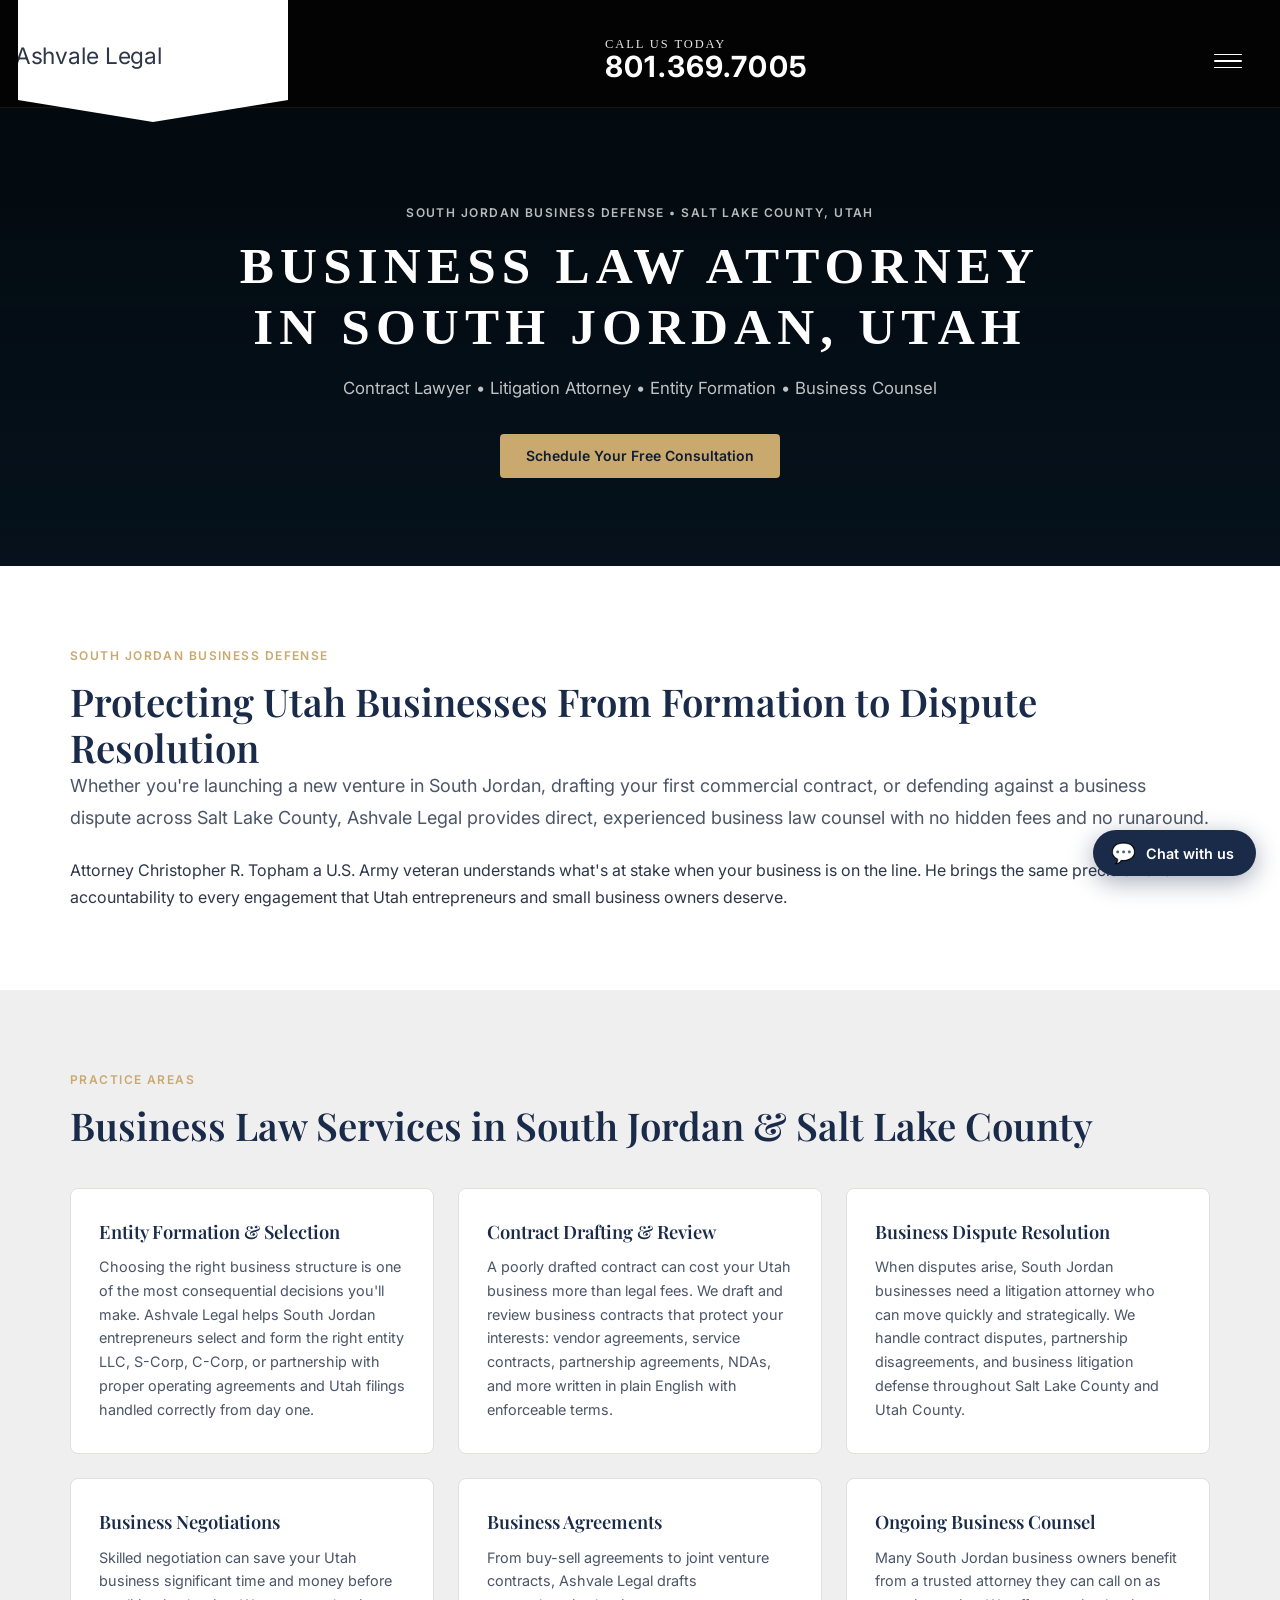
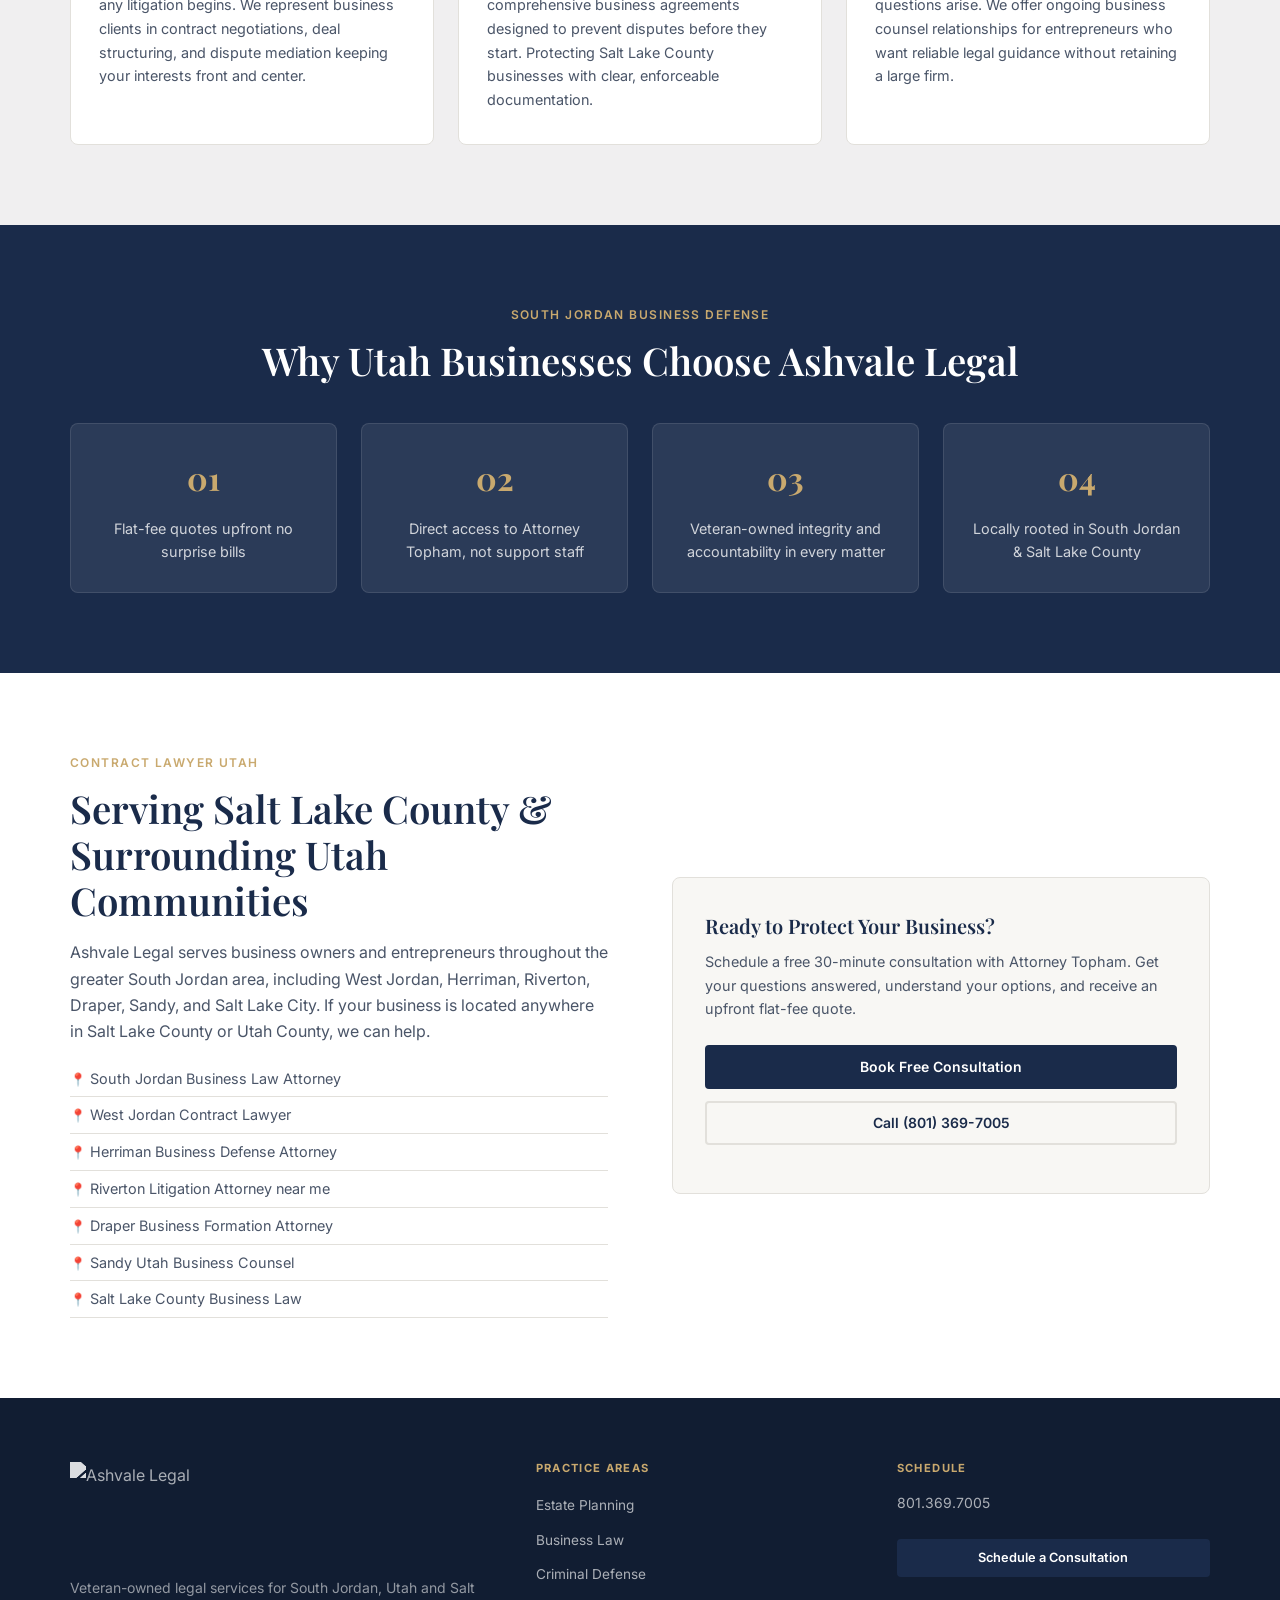
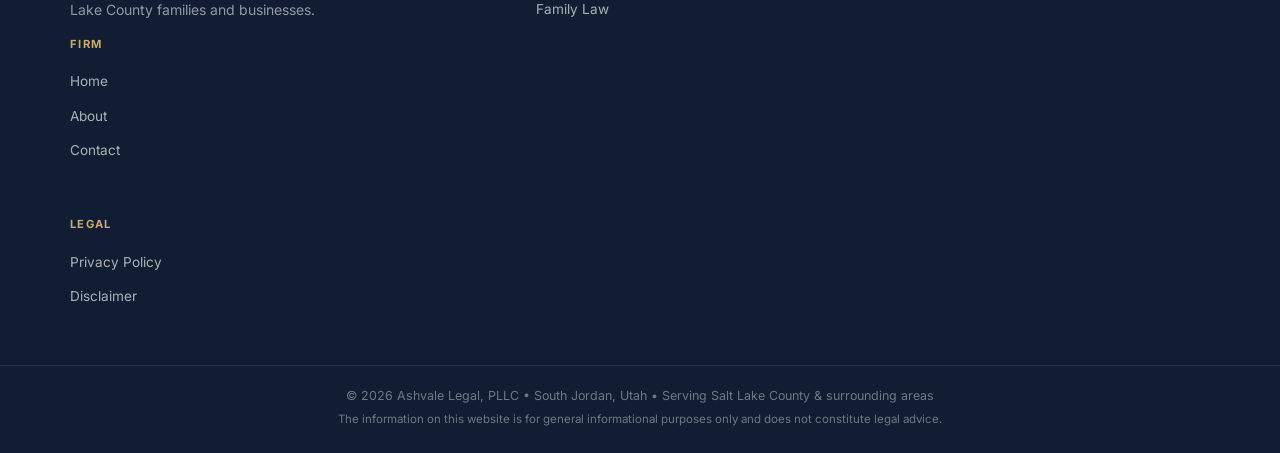
==== commit d1bdb275: "Add mobile navigation links and update chatbot on key pages Hardcodes the mobile navigation overlay " ====
--- a/business-law.html
+++ b/business-law.html
@@ -244,7 +244,46 @@
   </div>
 </footer>
 
-<a href="https://ashvalelaw.cliogrow.com/book/3494140267d6b8330a02c39e8ebb3258" target="_blank" rel="noopener" class="floating-chat" aria-label="Start consultation chat"><span class="chat-vertical">Start Chat</span><span class="chat-bubble">1</span></a>
+<div class="mobile-nav-overlay" id="mobile-nav-overlay">
+  <a href="index.html">Home</a>
+  <div class="mobile-section-label">Practice Areas</div>
+  <a href="estate-planning.html" class="mobile-sub">Estate Planning</a>
+  <a href="business-law.html" class="mobile-sub">Business Law</a>
+  <a href="criminal-defense.html" class="mobile-sub">Criminal Defense</a>
+  <a href="family-law.html" class="mobile-sub">Family Law</a>
+  <a href="index.html#about">About</a>
+  <a href="contact.html">Contact</a>
+  <a href="https://ashvalelaw.cliogrow.com/book/3494140267d6b8330a02c39e8ebb3258" target="_blank" rel="noopener" class="mobile-cta">Schedule Consultation</a>
+</div>
+
+<div id="al-chat-widget" aria-live="polite">
+  <div id="al-chat-box" role="dialog" aria-modal="true" aria-label="Ashvale Legal Chat" hidden>
+    <div id="al-chat-header">
+      <div id="al-chat-header-info">
+        <div id="al-chat-avatar">CRT</div>
+        <div>
+          <div id="al-chat-name">Ashvale Legal</div>
+          <div id="al-chat-status">AI Assistant &bull; Not legal advice</div>
+        </div>
+      </div>
+      <button id="al-chat-close" aria-label="Close chat">&times;</button>
+    </div>
+    <div id="al-chat-messages"></div>
+    <div id="al-chat-chips" style="display:none;"></div>
+    <div id="al-chat-disclaimer">I can help with basic questions, but I cannot provide legal advice. <a href="mailto:chris@ashvalelaw.com">Contact Christopher</a> for legal guidance.</div>
+    <div id="al-chat-cta-bar">
+      <a href="https://ashvalelaw.cliogrow.com/book/3494140267d6b8330a02c39e8ebb3258" target="_blank" rel="noopener" id="al-chat-cta-btn">Schedule a Free Consultation &rsaquo;</a>
+    </div>
+    <div id="al-chat-input-row">
+      <input type="text" id="al-chat-input" placeholder="Ask a question…" autocomplete="off" maxlength="300" aria-label="Type your question">
+      <button id="al-chat-send" aria-label="Send">&#10148;</button>
+    </div>
+  </div>
+  <button id="al-chat-toggle" aria-label="Open chat assistant" aria-expanded="false">
+    <span id="al-chat-toggle-icon">&#128172;</span>
+    <span id="al-chat-toggle-label">Chat with us</span>
+  </button>
+</div>
 
 <script src="shared.js"></script>
 </body>
--- a/shared.css
+++ b/shared.css
@@ -108,8 +108,9 @@
 .mobile-nav-overlay{display:none;position:fixed;inset:0;background:var(--white);z-index:999;flex-direction:column;padding:calc(var(--header-h) + 24px) 24px 40px;gap:0;overflow-y:auto}
 .mobile-nav-overlay.open{display:flex}
 .mobile-nav-overlay a,.mobile-nav-overlay button{display:block;width:100%;padding:16px 0;font-size:1.05rem;font-weight:500;color:var(--navy);border-bottom:1px solid var(--border);background:none;border-top:none;border-left:none;border-right:none;text-align:left;cursor:pointer;font-family:var(--font-sans)}
-.mobile-nav-overlay .mobile-sub{padding-left:16px;color:var(--slate);font-size:.95rem}
+.mobile-nav-overlay .mobile-sub{padding-left:20px;color:var(--slate);font-size:.95rem}
 .mobile-nav-overlay .mobile-cta{margin-top:24px;background:var(--navy);color:var(--white)!important;border:none;border-radius:var(--radius);padding:14px 24px;text-align:center;font-weight:600}
+.mobile-section-label{padding:14px 0 6px;font-size:.7rem;font-weight:700;letter-spacing:.1em;text-transform:uppercase;color:var(--gold);border-bottom:none;}
 
 /* ─── HERO ─── */
 .hero{position:relative;min-height:min(600px,90vh);display:flex;align-items:center;overflow:hidden;padding-top:var(--header-h)}
@@ -261,7 +262,8 @@
 /* ─── RESPONSIVE ─── */
 @media(max-width:900px){
   .two-col{grid-template-columns:1fr;gap:40px}
-  .col-image{order:-1}
+  .col-image{order:-1;width:100%;display:flex;justify-content:center;align-items:center;text-align:center}
+  .col-image img.attorney-photo{display:block;margin:0 auto;max-width:420px;width:100%!important}
   .footer-inner{grid-template-columns:1fr 1fr;gap:32px}
   .steps{flex-direction:column;align-items:center}
   .step-arrow{transform:rotate(90deg);padding:0 0 8px}
@@ -619,7 +621,7 @@
   .leader-logo{height:82px;width:190px;clip-path:none;background:#fff;border-radius:0 0 8px 8px;padding:8px 14px;}
   .header-phone{display:none;}
   .leader-hero{min-height:690px;align-items:flex-end;}
-  .hero-attorney-wrap{width:300px;left:-95px;opacity:.78;}
+  .hero-attorney-wrap{width:300px;left:50%;transform:translateX(-50%);opacity:.88;}
   .leader-hero-content{margin:0 auto;text-align:center;padding:110px 0 54px;}
   .leader-hero-content h1{font-size:2.1rem;letter-spacing:.12em;}
   .leader-hero-content h1 span{font-size:1rem;letter-spacing:.1em;}
@@ -630,3 +632,186 @@
   .floating-chat{height:132px;width:46px;top:auto;bottom:84px;}
   .chat-vertical{font-size:.75rem;}
 }
+
+/* ─── CHATBOT WIDGET ─── */
+#al-chat-widget{
+  position:fixed;
+  bottom:24px;
+  right:24px;
+  z-index:9000;
+  display:flex;
+  flex-direction:column;
+  align-items:flex-end;
+  gap:12px;
+}
+#al-chat-toggle{
+  display:flex;
+  align-items:center;
+  gap:10px;
+  background:var(--navy);
+  color:#fff;
+  border:none;
+  border-radius:50px;
+  padding:13px 22px 13px 18px;
+  font-family:var(--font-sans);
+  font-size:.9rem;
+  font-weight:600;
+  cursor:pointer;
+  box-shadow:0 6px 24px rgba(26,43,74,.38);
+  transition:background .2s, box-shadow .2s, transform .15s;
+}
+#al-chat-toggle:hover{background:var(--navy-dark);box-shadow:0 8px 30px rgba(26,43,74,.5);transform:translateY(-2px);}
+#al-chat-toggle-icon{font-size:1.25rem;line-height:1;}
+#al-chat-box[hidden]{display:none!important;}
+#al-chat-box{
+  width:340px;
+  background:#fff;
+  border-radius:12px;
+  box-shadow:0 12px 48px rgba(26,43,74,.22);
+  overflow:hidden;
+  display:flex;
+  flex-direction:column;
+  border:1px solid var(--border);
+  max-height:520px;
+}
+#al-chat-header{
+  background:var(--navy);
+  color:#fff;
+  padding:14px 16px;
+  display:flex;
+  align-items:center;
+  justify-content:space-between;
+}
+#al-chat-header-info{display:flex;align-items:center;gap:12px;}
+#al-chat-avatar{
+  width:38px;height:38px;
+  border-radius:50%;
+  background:var(--gold);
+  color:var(--navy-dark);
+  font-family:var(--font-serif);
+  font-size:.75rem;
+  font-weight:700;
+  display:flex;align-items:center;justify-content:center;
+  flex-shrink:0;
+}
+#al-chat-name{font-weight:700;font-size:.95rem;line-height:1.2;}
+#al-chat-status{font-size:.72rem;opacity:.72;margin-top:2px;}
+#al-chat-close{
+  background:none;border:none;color:#fff;
+  font-size:1.5rem;cursor:pointer;
+  line-height:1;padding:2px 4px;
+  opacity:.8;transition:opacity .15s;
+}
+#al-chat-close:hover{opacity:1;}
+#al-chat-messages{
+  flex:1;
+  overflow-y:auto;
+  padding:16px 14px;
+  display:flex;
+  flex-direction:column;
+  gap:10px;
+  min-height:180px;
+  max-height:260px;
+}
+.al-msg{
+  max-width:88%;
+  padding:9px 13px;
+  border-radius:14px;
+  font-size:.875rem;
+  line-height:1.55;
+}
+.al-msg a{color:var(--gold);text-decoration:underline;}
+.al-msg-bot{
+  background:var(--off-white);
+  color:var(--text);
+  border-bottom-left-radius:4px;
+  align-self:flex-start;
+}
+.al-msg-user{
+  background:var(--navy);
+  color:#fff;
+  border-bottom-right-radius:4px;
+  align-self:flex-end;
+}
+#al-chat-chips{
+  flex-wrap:wrap;
+  gap:8px;
+  padding:10px 14px 4px;
+  border-top:1px solid var(--border);
+}
+.al-chip{
+  display:inline-flex;
+  align-items:center;
+  background:#fff;
+  border:1.5px solid var(--navy);
+  color:var(--navy);
+  border-radius:20px;
+  padding:6px 13px;
+  font-family:var(--font-sans);
+  font-size:.78rem;
+  font-weight:600;
+  cursor:pointer;
+  transition:background .17s, color .17s;
+  white-space:nowrap;
+}
+.al-chip:hover{background:var(--navy);color:#fff;}
+#al-chat-disclaimer{
+  font-size:.72rem;
+  color:var(--slate-light);
+  padding:6px 14px;
+  border-top:1px solid var(--border);
+  line-height:1.4;
+}
+#al-chat-disclaimer a{color:var(--gold);text-decoration:underline;}
+#al-chat-cta-bar{
+  padding:10px 14px;
+  background:var(--off-white);
+  border-top:1px solid var(--border);
+}
+#al-chat-cta-btn{
+  display:block;
+  text-align:center;
+  background:var(--gold);
+  color:var(--navy-dark);
+  font-family:var(--font-sans);
+  font-size:.82rem;
+  font-weight:700;
+  padding:9px 14px;
+  border-radius:6px;
+  text-decoration:none;
+  transition:background .18s;
+}
+#al-chat-cta-btn:hover{background:var(--gold-dark);}
+#al-chat-input-row{
+  display:flex;
+  gap:0;
+  border-top:1px solid var(--border);
+}
+#al-chat-input{
+  flex:1;
+  border:none;
+  outline:none;
+  padding:11px 14px;
+  font-family:var(--font-sans);
+  font-size:.875rem;
+  color:var(--text);
+  background:#fff;
+  min-width:0;
+}
+#al-chat-send{
+  background:var(--navy);
+  color:#fff;
+  border:none;
+  padding:0 16px;
+  font-size:1.1rem;
+  cursor:pointer;
+  transition:background .18s;
+  flex-shrink:0;
+}
+#al-chat-send:hover{background:var(--navy-dark);}
+
+@media(max-width:480px){
+  #al-chat-widget{bottom:16px;right:12px;}
+  #al-chat-box{width:calc(100vw - 24px);}
+  #al-chat-toggle{padding:11px 16px 11px 14px;font-size:.85rem;}
+}
